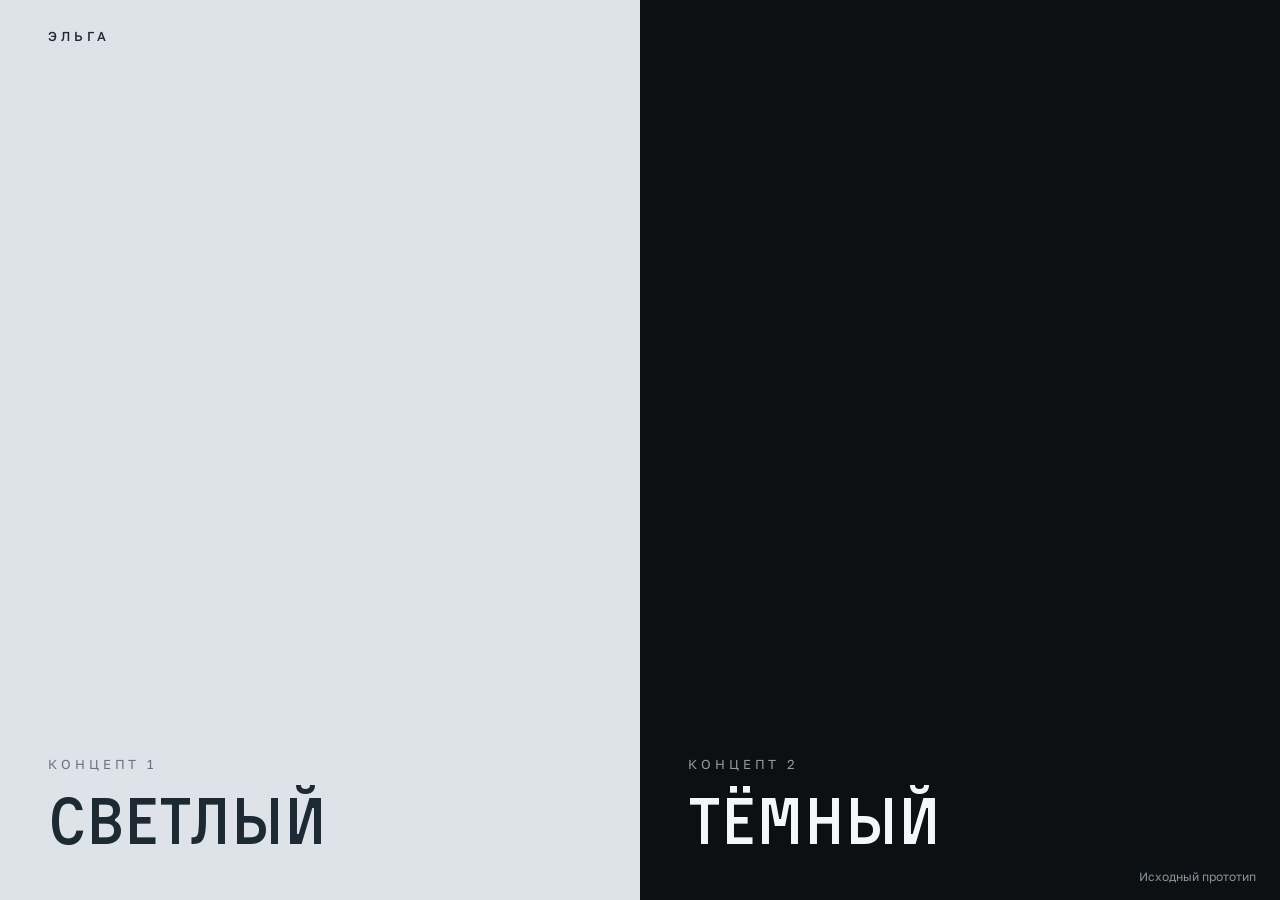
==== index.html @ 87c20a1f "Эльга — концепт главной страницы (светлый и тёмный варианты) Co-Authored-By: Claude Opus 5.5 <norepl" ====
<!doctype html>
<html lang="ru">
<head>
<meta charset="utf-8">
<meta name="viewport" content="width=device-width, initial-scale=1">
<title>Эльга — концепты</title>
<link rel="preconnect" href="https://fonts.googleapis.com">
<link rel="preconnect" href="https://fonts.gstatic.com" crossorigin>
<link href="https://fonts.googleapis.com/css2?family=Golos+Text:wght@400..900&display=swap" rel="stylesheet">
<style>
  @font-face {
    font-family: 'Activist';
    src: url('font/Activist.woff2') format('woff2'), url('font/Activist.woff') format('woff');
    font-weight: 400; font-style: normal; font-display: swap;
  }
  * { box-sizing: border-box; margin: 0; padding: 0; }
  html, body { height: 100%; font-family: 'Golos Text', system-ui, sans-serif; }
  body { display: grid; grid-template-columns: 1fr 1fr; }
  a {
    position: relative; display: flex; flex-direction: column; justify-content: flex-end;
    padding: 48px; text-decoration: none; transition: opacity .3s;
  }
  a:hover { opacity: .85; }
  .light { background: #dde3e8; color: #1d2a33; }
  .dark { background: #0d1013; color: #f4f6f8; }
  .label { font-size: 13px; letter-spacing: .3em; text-transform: uppercase; opacity: .6; margin-bottom: 16px; }
  .title { font-family: 'Activist', 'Golos Text', system-ui, sans-serif; font-weight: 400; font-size: clamp(40px, 5vw, 80px); line-height: 1; letter-spacing: 0; }
  .logo { position: absolute; top: 28px; left: 48px; font-size: 13px; font-weight: 500; letter-spacing: .3em; text-transform: uppercase; }
  .proto { position: fixed; right: 24px; bottom: 16px; font-size: 12px; color: #8a949c; text-decoration: none; padding: 0; display: inline; }
  @media (max-width: 760px) {
    body { grid-template-columns: 1fr; }
    a { padding: 24px 16px; min-height: 50vh; }
    .logo { left: 16px; top: 20px; }
  }
</style>
</head>
<body>
  <a class="light" href="light/">
    <span class="logo">Эльга</span>
    <span class="label">Концепт 1</span>
    <span class="title">Светлый</span>
  </a>
  <a class="dark" href="dark/">
    <span class="label">Концепт 2</span>
    <span class="title">Тёмный</span>
  </a>
  <a class="proto" href="prototype/">Исходный прототип</a>
</body>
</html>
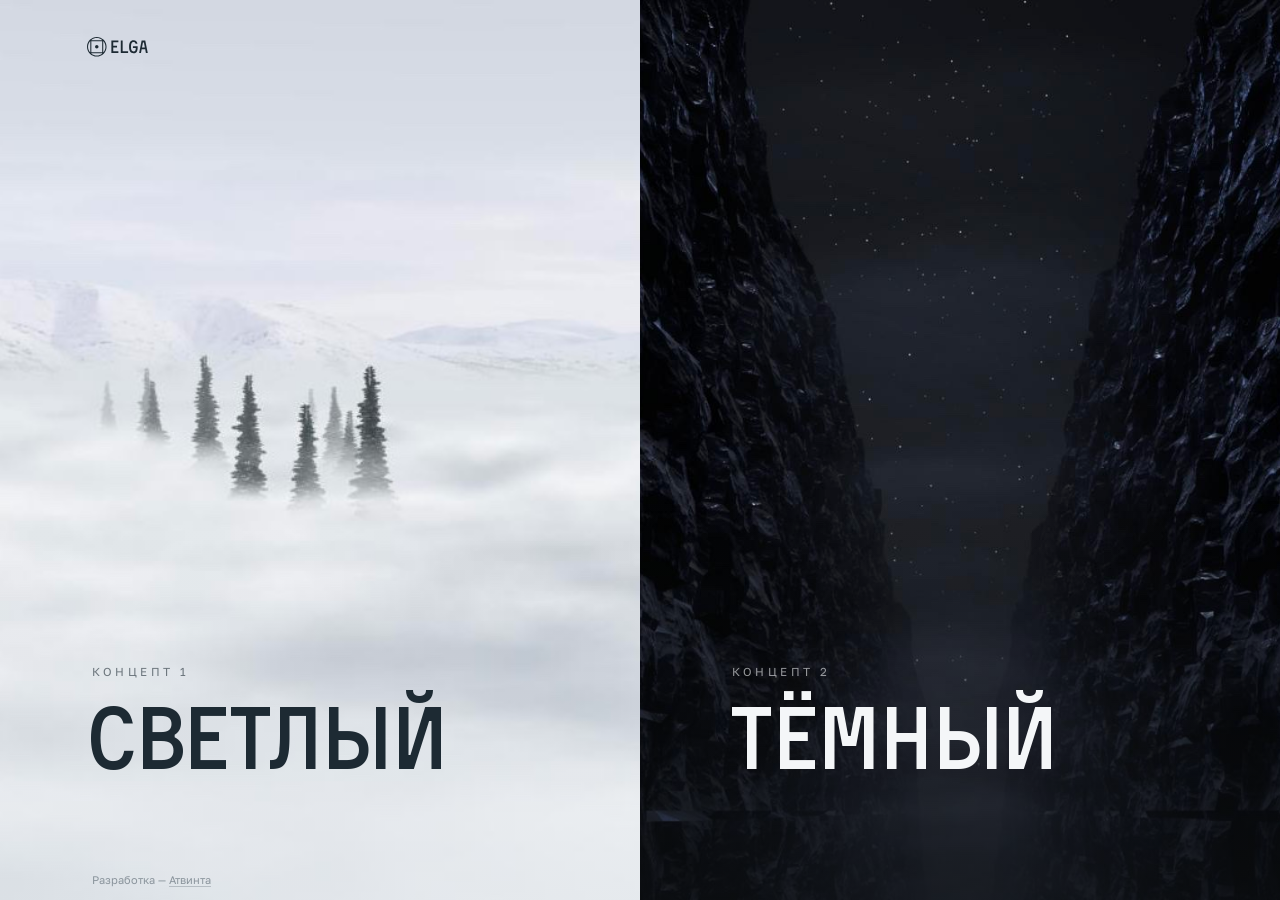
==== commit 46d3b22b: "Стартовая страница и светлый концепт: рельеф, дорога с поездом, порт, глобус Стартовая страница: клю" ====
--- a/index.html
+++ b/index.html
@@ -16,34 +16,106 @@
   * { box-sizing: border-box; margin: 0; padding: 0; }
   html, body { height: 100%; font-family: 'Golos Text', system-ui, sans-serif; }
   body { display: grid; grid-template-columns: 1fr 1fr; }
+  /* размеры надписей и отступы — переменные. Макет собран под ширину 1440; --u — «пиксель макета»:
+     на других экранах всё растёт и уменьшается пропорционально ширине (заодно крайняя ель фона
+     остаётся на линии текста — фон тоже масштабируется по ширине половинки) */
+  :root {
+    --u: calc(100vw / 1440);
+    --pad-left: calc(98 * var(--u)); --pad-bottom: calc(135 * var(--u));
+    --t-font: 'Activist', 'Golos Text', system-ui, sans-serif; --t-weight: 400;
+    --t-size: calc(98 * var(--u)); --t-lh: 1; --t-ls: -.025em; --t-case: none;
+  }
   a {
     position: relative; display: flex; flex-direction: column; justify-content: flex-end;
-    padding: 48px; text-decoration: none; transition: opacity .3s;
+    padding: calc(48 * var(--u)) calc(48 * var(--u)) var(--pad-bottom) var(--pad-left); text-decoration: none; transition: opacity .3s;
   }
-  a:hover { opacity: .85; }
-  .light { background: #dde3e8; color: #1d2a33; }
-  .dark { background: #0d1013; color: #f4f6f8; }
-  .label { font-size: 13px; letter-spacing: .3em; text-transform: uppercase; opacity: .6; margin-bottom: 16px; }
-  .title { font-family: 'Activist', 'Golos Text', system-ui, sans-serif; font-weight: 400; font-size: clamp(40px, 5vw, 80px); line-height: 1; letter-spacing: 0; }
-  .logo { position: absolute; top: 28px; left: 48px; font-size: 13px; font-weight: 500; letter-spacing: .3em; text-transform: uppercase; }
-  .proto { position: fixed; right: 24px; bottom: 16px; font-size: 12px; color: #8a949c; text-decoration: none; padding: 0; display: inline; }
+  /* размер крупных надписей — от него считаются оптические сдвиги и стрелка */
+  :root { --t-real: var(--t-size); }
+  /* фон половинок — ключевой кадр каждого концепта (без текста и интерфейса): светлый — ели над морем облаков
+     и горы (кадр отзеркален: крайняя ель — на линии текста), тёмный — разрез под звёздным небом.
+     Кадр — отдельный слой (::before), чтобы при наведении двигать только его; снизу (::after) — подложка под надписи */
+  .light { background: #dde3e8; color: #1d2a33; overflow: hidden; }
+  .dark { background: #0d1013; color: #f4f6f8; overflow: hidden; }
+  .light::before, .dark::before, .light::after, .dark::after { content: ''; position: absolute; inset: 0; pointer-events: none; }
+  .light::before { background: url('assets/choose-light.jpg') left center / cover no-repeat; transform-origin: 0 50%; }
+  .dark::before { background: url('assets/choose-dark.jpg') center / cover no-repeat; transform-origin: 50% 40%; }
+  .light::before, .dark::before, .stars { transition: transform 1.4s cubic-bezier(.25, .6, .3, 1), opacity 1s; }
+  .light::after { background: linear-gradient(to top, rgba(221, 227, 232, .6), rgba(221, 227, 232, 0) 42%); }
+  .dark::after { background: linear-gradient(to top, rgba(13, 16, 19, .7), rgba(13, 16, 19, 0) 45%); }
+  .label, .title, .logo { position: relative; z-index: 2; }
+  .logo { position: absolute; }
+  /* наведение, светлый: кадр медленно приближается и чуть уплывает вбок — будто облака дрейфуют */
+  .light:hover::before, .light:focus-visible::before { transform: scale(1.07) translateX(-.7%); }
+  /* наведение, тёмный: кадр медленно приближается, звёзды над разрезом начинают тихо мерцать */
+  .dark:hover::before, .dark:focus-visible::before { transform: scale(1.07); }
+  .stars { position: absolute; inset: 0; z-index: 1; pointer-events: none; opacity: 0; transform-origin: 50% 40%;
+    /* только небо над разрезом: по центру и сверху, к стенам и вниз гаснет */
+    -webkit-mask-image: radial-gradient(60% 75% at 50% 10%, #000 40%, transparent 100%);
+            mask-image: radial-gradient(60% 75% at 50% 10%, #000 40%, transparent 100%); }
+  .stars i { position: absolute; inset: 0; background-repeat: repeat; }
+  .stars i:nth-child(1) { background-image: radial-gradient(1.2px 1.2px at 23px 41px, #fff, transparent), radial-gradient(1px 1px at 91px 118px, #fff, transparent),
+      radial-gradient(1.4px 1.4px at 157px 63px, #fff, transparent); background-size: 190px 170px; animation: twinkle 3.1s ease-in-out infinite; }
+  .stars i:nth-child(2) { background-image: radial-gradient(1px 1px at 61px 22px, #fff, transparent), radial-gradient(1.3px 1.3px at 134px 97px, #fff, transparent),
+      radial-gradient(1px 1px at 12px 140px, #fff, transparent); background-size: 230px 210px; animation: twinkle 4.3s ease-in-out infinite 1.4s; }
+  .stars i:nth-child(3) { background-image: radial-gradient(1.6px 1.6px at 40px 80px, #dfe8ff, transparent), radial-gradient(1px 1px at 170px 30px, #fff, transparent);
+      background-size: 260px 240px; animation: twinkle 5.2s ease-in-out infinite .7s; }
+  @keyframes twinkle { 0%, 100% { opacity: .15; } 50% { opacity: .9; } }
+  .dark:hover .stars, .dark:focus-visible .stars { opacity: 1; transform: scale(1.07); }
+  @media (prefers-reduced-motion: reduce) {
+    .light::before, .dark::before, .stars { transition: none; }
+    .stars i { animation: none; }
+  }
+  .label { font-size: max(11px, calc(13 * var(--u))); letter-spacing: .3em; text-transform: uppercase; opacity: .6; margin-bottom: calc(16 * var(--u)); }
+  /* оптическая компенсация: надпись сверху выравнивается по видимому краю первой буквы крупного слова,
+     а не по рамке символа. У «С» отступ внутри символа больше и край круглый — сдвиг больше, у «Т» — меньше */
+  .light .label { margin-left: calc(var(--t-real) * .051); }
+  /* круглая «С» на глаз отступает от края сильнее прямой «Т» — «Светлый» чуть вынесен влево (оптический свес);
+     подписи «Концепт» начинаются с прямой «К» и стоят ровно по линии */
+  .light .title { margin-left: calc(var(--t-real) * -.015); }
+  .dark .label { margin-left: calc(var(--t-real) * .051); }
+  /* «Т» стоит в символе ближе к краю, чем «С», — «Тёмный» сдвинут вправо, чтобы видимые края слов в половинках совпадали */
+  .dark .title { margin-left: calc(var(--t-real) * .025); }
+  /* стрелка «вправо» после слова — как глиф того же шрифта: толщина штриха как у букв, прямые торцы;
+     при наведении прорисовывается — сначала линия, потом наконечник */
+  .title { display: inline-flex; align-items: baseline; white-space: nowrap; }
+  .arrow { width: calc(var(--t-real) * .92); height: calc(var(--t-real) * .735); margin-left: calc(var(--t-real) * .28); overflow: visible; }
+  .arrow path { fill: none; stroke: currentColor; stroke-width: 9.8; stroke-linecap: butt; stroke-linejoin: miter;
+                transition: stroke-dashoffset .35s cubic-bezier(.4, 0, .2, 1); }
+  /* штрих длиной с саму линию, сдвинутый на всю длину, — линии не видно; сдвиг к 0 — она прорисовывается */
+  .arrow .shaft { stroke-dasharray: 86 86; stroke-dashoffset: 86; }
+  .arrow .head { stroke-dasharray: 99 99; stroke-dashoffset: 99; transition-delay: 0s; }
+  a:hover .arrow .shaft, a:focus-visible .arrow .shaft { stroke-dashoffset: 0; }
+  a:hover .arrow .head, a:focus-visible .arrow .head { stroke-dashoffset: 0; transition-delay: .22s; }
+  .title { font-family: var(--t-font); font-weight: var(--t-weight); font-size: var(--t-real); line-height: var(--t-lh); letter-spacing: var(--t-ls); text-transform: var(--t-case); }
+  .logo { position: absolute; top: calc(42 * var(--u)); left: var(--pad-left); line-height: 0; }
+  .logo svg { height: max(18px, calc(22 * var(--u))); width: auto; display: block; }
+  /* подпись разработчика: мелко и серым, слева — по линии надписи «Концепт 1» */
+  .credits { position: fixed; left: calc(var(--pad-left) + var(--t-real) * .051); bottom: max(12px, calc(16 * var(--u))); font-size: max(11px, calc(12 * var(--u))); color: #8a949c; }
+  .credits a { display: inline; padding: 0; color: inherit; border-bottom: 1px solid rgba(138, 148, 156, .5); transition: color .25s, border-color .25s; }
+  .credits a:hover, .credits a:focus-visible { color: #ff2159; border-bottom-color: rgba(255, 33, 89, .5); }   /* фирменный розовый Атвинты */
   @media (max-width: 760px) {
+    /* телефон: половинки друг над другом, размеры в обычных пикселях, надписи — от ширины экрана */
+    :root { --u: 1px; --pad-left: max(16px, calc(100vw * 98 / 1440)); --t-size: 14vw; }   /* отступ слева — в той же пропорции, что на компьютере */
     body { grid-template-columns: 1fr; }
-    a { padding: 24px 16px; min-height: 50vh; }
-    .logo { left: 16px; top: 20px; }
+    a { padding: 24px var(--pad-left); min-height: 50vh; }
+    /* блоки друг над другом: названия выше, чтобы подпись «Разработка» внизу не прилипала к «Тёмный» */
+    .light, .dark { padding-bottom: 72px; }
+    .logo { left: var(--pad-left); top: 30px; }
+    .credits { left: calc(var(--pad-left) + var(--t-real) * .051); }
   }
 </style>
 </head>
 <body>
   <a class="light" href="light/">
-    <span class="logo">Эльга</span>
+    <span class="logo" aria-label="Эльга"><svg role="img" aria-label="Эльга" fill="currentColor" viewBox="0 0 341.91 109.96" xmlns="http://www.w3.org/2000/svg"><path d="m93.86 16.1c-10.38-10.38-24.19-16.1-38.88-16.1s-28.49 5.72-38.88 16.1c-10.38 10.39-16.1 24.2-16.1 38.88s5.72 28.49 16.1 38.88c10.39 10.39 24.19 16.1 38.88 16.1s28.49-5.72 38.88-16.1 16.1-24.19 16.1-38.88-5.72-28.49-16.1-38.88zm-75.33 68.19c0 1.2-1.52 1.72-2.26.77-6.68-8.56-10.31-19.04-10.31-30.08s3.62-21.51 10.31-30.08c.74-.95 2.26-.44 2.26.77zm66.53 9.4c-8.56 6.68-19.04 10.31-30.08 10.31s-21.51-3.62-30.08-10.31c-.95-.74-.44-2.26.77-2.26h58.62c1.2 0 1.72 1.52.77 2.26zm-60.62-8.16v-61.09h60.99v61.09zm59.85-67h-58.62c-1.2 0-1.72-1.52-.77-2.26 8.56-6.68 19.04-10.31 30.08-10.31s21.51 3.62 30.08 10.31c.95.74.44 2.26-.77 2.26zm9.4 66.52c-.74.95-2.26.44-2.26-.77v-58.61c0-1.2 1.52-1.72 2.26-.77 6.68 8.56 10.31 19.04 10.31 30.08s-3.62 21.51-10.31 30.08z"/><path d="m55.08 45.62c-5.33 0-9.65 4.32-9.65 9.65s4.32 9.65 9.65 9.65 9.65-4.32 9.65-9.65-4.32-9.65-9.65-9.65z"/><path d="m176.61 80.27v9.84h-39.46v-70.26h39.46v9.84h-28.93v19.09h21.25v9.84h-21.25v21.65z"/><path d="m231.31 80.27v9.84h-41.23v-70.26h10.53v60.41h30.7z"/><path d="m262.11 18.58c13.19 0 19.38 7.77 21.84 19.88h-10.53c-1.97-6.89-5.22-9.74-11.81-9.74-10.53 0-14.17 9.84-14.17 26.27s3.64 26.27 14.17 26.27c11.32 0 12.79-8.66 12.79-18.6v-.98h-15.94v-9.84h26.57v7.97c0 19.88-6.69 31.59-22.93 31.59-18.2 0-25.39-14.86-25.39-36.41s7.18-36.41 25.39-36.41z"/><path d="m327.44 69.25h-19.88l-3.84 20.86h-10.33l13.97-70.25h20.47l14.07 70.25h-10.53l-3.94-20.86zm-18.01-9.84h16.14l-5.31-28.73h-5.41l-5.41 28.73z"/></svg></span>
     <span class="label">Концепт 1</span>
-    <span class="title">Светлый</span>
+    <span class="title">Светлый<svg class="arrow" viewBox="0 0 92 73.5" aria-hidden="true"><path class="shaft" d="M0 36.75H86"/><path class="head" d="M51.25 2L86 36.75L51.25 71.5"/></svg></span>
   </a>
   <a class="dark" href="dark/">
+    <span class="stars" aria-hidden="true"><i></i><i></i><i></i></span>
     <span class="label">Концепт 2</span>
-    <span class="title">Тёмный</span>
+    <span class="title">Тёмный<svg class="arrow" viewBox="0 0 92 73.5" aria-hidden="true"><path class="shaft" d="M0 36.75H86"/><path class="head" d="M51.25 2L86 36.75L51.25 71.5"/></svg></span>
   </a>
-  <a class="proto" href="prototype/">Исходный прототип</a>
+  <div class="credits">Разработка&nbsp;— <a href="https://atwinta.ru" target="_blank" rel="noopener">Атвинта</a></div>
 </body>
 </html>
